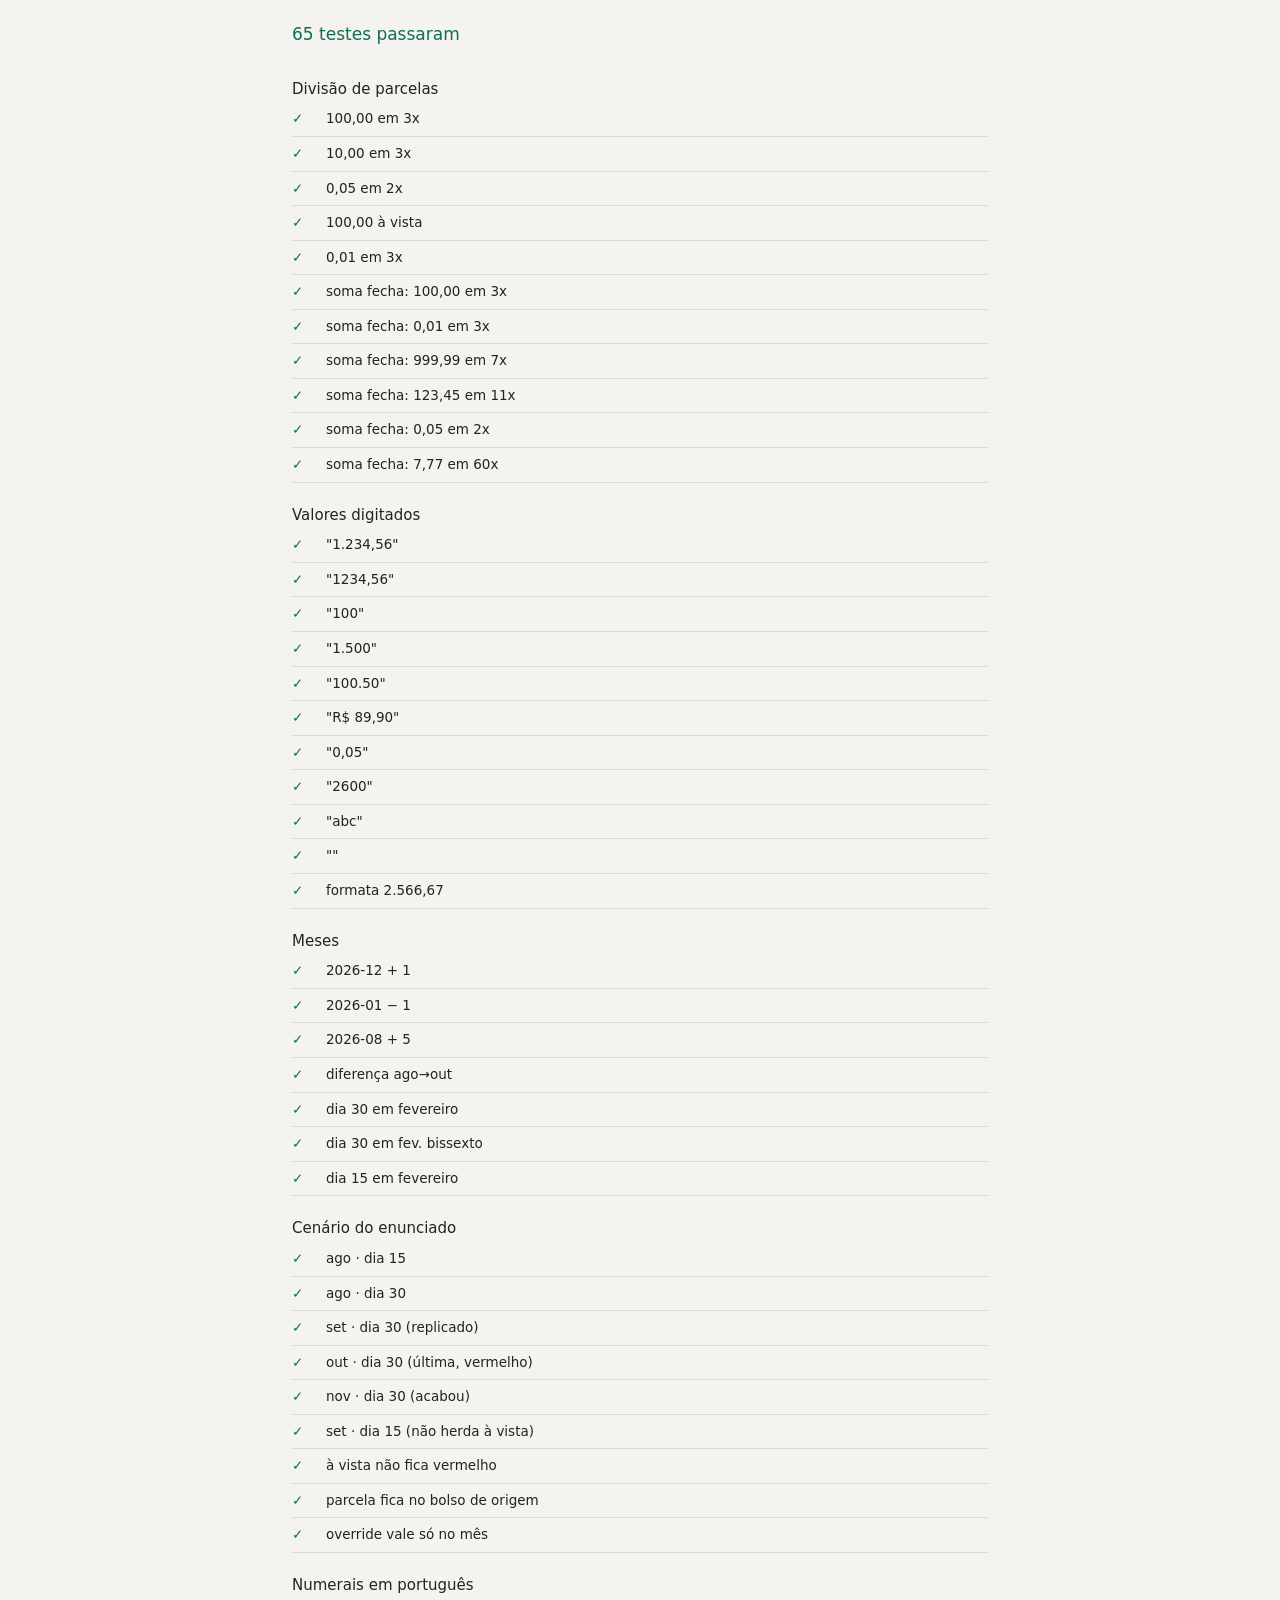
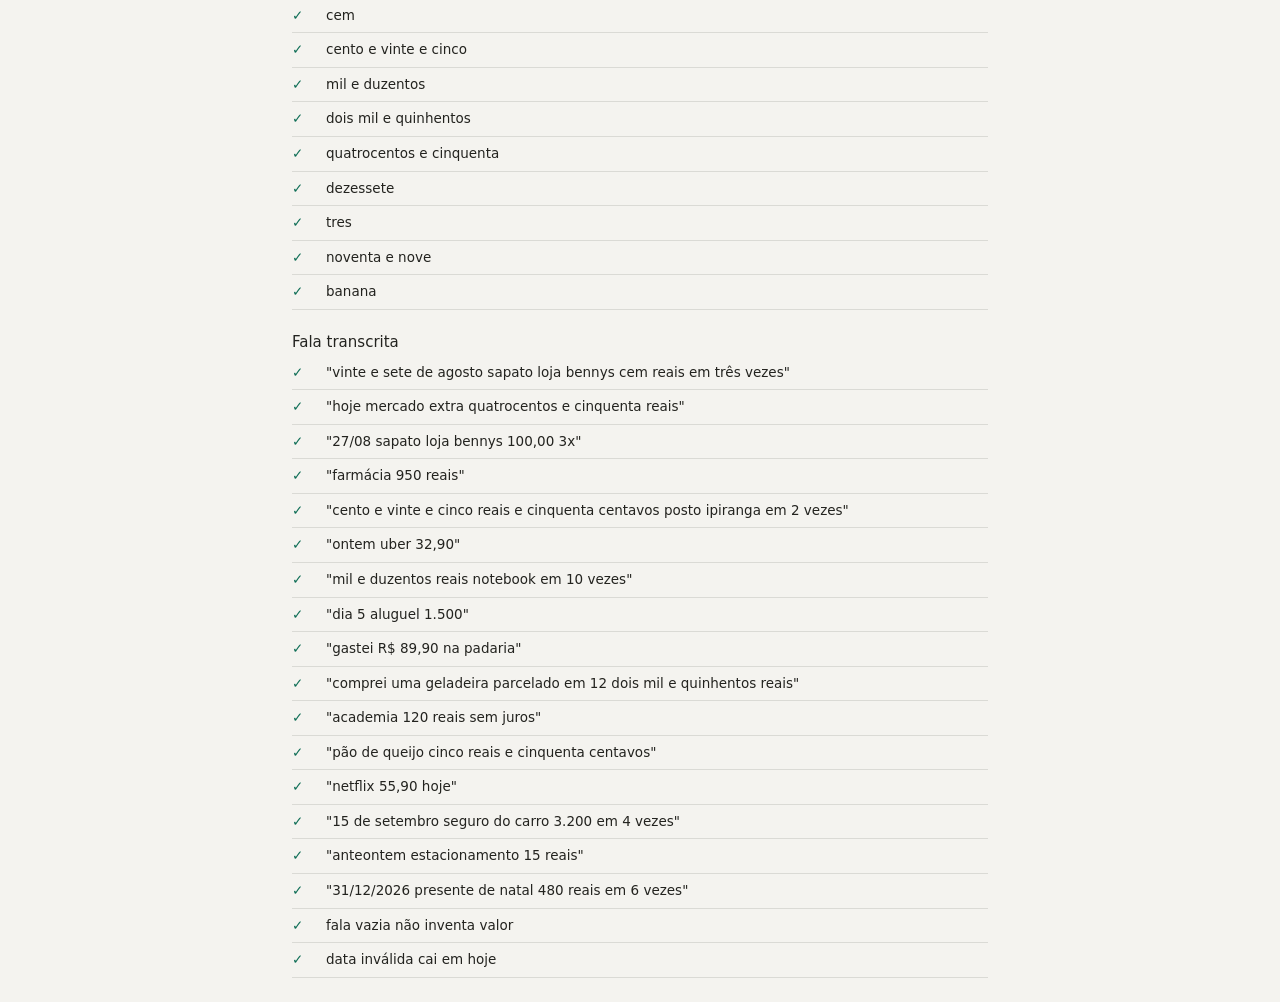
==== tests.html @ 02388a4d "App de gastos por periodo: dia 15 e dia 30 PWA sem build. Parcelas derivadas de um unico registro po" ====
<!DOCTYPE html>
<html lang="pt-BR">
<head>
<meta charset="utf-8">
<meta name="viewport" content="width=device-width, initial-scale=1">
<title>Gastos — testes</title>
<link rel="stylesheet" href="styles.css">
<style>
  main { max-width: 720px; }
  .case { display: grid; grid-template-columns: 26px 1fr; gap: 8px; padding: 7px 0; border-bottom: 1px solid var(--line); font-size: 13.5px; }
  .case b { font-weight: 500; }
  .ok { color: var(--accent); }
  .fail { color: var(--danger); }
  .detail { color: var(--text-soft); font-size: 12.5px; }
  h2 { font-size: 15px; font-weight: 500; margin: 22px 0 2px; }
  #head { position: sticky; top: 0; background: var(--bg); padding: 10px 0; font-size: 17px; font-weight: 500; }
</style>
</head>
<body>
<main>
  <div id="head">Rodando…</div>
  <div id="out"></div>
</main>

<script type="module">
import { splitInstallments, parseValueInput, formatCents } from './js/money.js';
import { addMonths, monthDiff, periodDate, monthSummary, installmentsOf, entriesFor } from './js/model.js';
import { parseFala, wordsToNumber } from './js/voice.js';

const out = document.getElementById('out');
let pass = 0, fail = 0;

function group(name) {
  const h = document.createElement('h2');
  h.textContent = name;
  out.appendChild(h);
}

function check(label, actual, expected) {
  const a = JSON.stringify(actual), e = JSON.stringify(expected);
  const ok = a === e;
  ok ? pass++ : fail++;
  const row = document.createElement('div');
  row.className = 'case';
  row.innerHTML = `<span class="${ok ? 'ok' : 'fail'}">${ok ? '✓' : '✕'}</span>
    <span><b>${label}</b>${ok ? '' : `<br><span class="detail">esperado ${e}<br>obtido&nbsp;&nbsp; ${a}</span>`}</span>`;
  out.appendChild(row);
}

// ---------- divisao de parcelas: a soma tem de fechar sempre

group('Divisão de parcelas');
check('100,00 em 3x', splitInstallments(10000, 3), [3333, 3333, 3334]);
check('10,00 em 3x', splitInstallments(1000, 3), [333, 333, 334]);
check('0,05 em 2x', splitInstallments(5, 2), [2, 3]);
check('100,00 à vista', splitInstallments(10000, 1), [10000]);
check('0,01 em 3x', splitInstallments(1, 3), [0, 0, 1]);
for (const [total, n] of [[10000, 3], [1, 3], [99999, 7], [12345, 11], [5, 2], [777, 60]]) {
  const parts = splitInstallments(total, n);
  check(`soma fecha: ${formatCents(total)} em ${n}x`,
    [parts.reduce((a, b) => a + b, 0), parts.length], [total, n]);
}

// ---------- leitura de valores digitados

group('Valores digitados');
const valores = [['1.234,56', 123456], ['1234,56', 123456], ['100', 10000],
  ['1.500', 150000], ['100.50', 10050], ['R$ 89,90', 8990], ['0,05', 5],
  ['2600', 260000], ['abc', null], ['', null]];
for (const [input, expected] of valores) check(`"${input}"`, parseValueInput(input), expected);
check('formata 2.566,67', formatCents(256667), '2.566,67');

// ---------- meses

group('Meses');
check('2026-12 + 1', addMonths('2026-12', 1), '2027-01');
check('2026-01 − 1', addMonths('2026-01', -1), '2025-12');
check('2026-08 + 5', addMonths('2026-08', 5), '2027-01');
check('diferença ago→out', monthDiff('2026-08', '2026-10'), 2);
check('dia 30 em fevereiro', periodDate('2027-02', 30), '2027-02-28');
check('dia 30 em fev. bissexto', periodDate('2028-02', 30), '2028-02-29');
check('dia 15 em fevereiro', periodDate('2027-02', 15), '2027-02-15');

// ---------- cenário do enunciado

group('Cenário do enunciado');
const st = {
  version: 1,
  config: { startMonth: '2026-08' },
  income: { default: { p15: 200000, p30: 260000 }, overrides: {} },
  expenses: [
    { id: 'e1', description: 'Sapato loja Bennys', date: '2026-08-27', month: '2026-08', period: 30, totalCents: 10000, installments: 3 },
    { id: 'e2', description: 'Mercado Extra', date: '2026-08-08', month: '2026-08', period: 15, totalCents: 45000, installments: 1 },
  ],
};
const pocket = (m, p) => {
  const s = monthSummary(st, m).periods.find((x) => x.period === p);
  return {
    receber: formatCents(s.income),
    saldo: formatCents(s.balance),
    linhas: s.entries.map((e) => `${e.isParceled ? `${e.index}/${e.of}` : '—'} ${formatCents(e.cents)}${e.isFinalWarning ? ' VERMELHO' : ''}`),
  };
};
check('ago · dia 15', pocket('2026-08', 15), { receber: '2.000,00', saldo: '1.550,00', linhas: ['— 450,00'] });
check('ago · dia 30', pocket('2026-08', 30), { receber: '2.600,00', saldo: '2.566,67', linhas: ['1/3 33,33'] });
check('set · dia 30 (replicado)', pocket('2026-09', 30), { receber: '2.600,00', saldo: '2.566,67', linhas: ['2/3 33,33'] });
check('out · dia 30 (última, vermelho)', pocket('2026-10', 30), { receber: '2.600,00', saldo: '2.566,66', linhas: ['3/3 33,34 VERMELHO'] });
check('nov · dia 30 (acabou)', pocket('2026-11', 30), { receber: '2.600,00', saldo: '2.600,00', linhas: [] });
check('set · dia 15 (não herda à vista)', pocket('2026-09', 15), { receber: '2.000,00', saldo: '2.000,00', linhas: [] });
check('à vista não fica vermelho',
  installmentsOf(st.expenses[1]).map((p) => p.isFinalWarning), [false]);
check('parcela fica no bolso de origem',
  entriesFor(st, '2026-10', 15).length, 0);
check('override vale só no mês', (() => {
  const s2 = { ...st, income: { default: { p15: 200000, p30: 260000 }, overrides: { '2026-09': { p30: 300000 } } } };
  return [monthSummary(s2, '2026-09').periods[1].income, monthSummary(s2, '2026-10').periods[1].income];
})(), [300000, 260000]);

// ---------- numerais escritos

group('Numerais em português');
const numerais = [[['cem'], 100], [['cento', 'e', 'vinte', 'e', 'cinco'], 125],
  [['mil', 'e', 'duzentos'], 1200], [['dois', 'mil', 'e', 'quinhentos'], 2500],
  [['quatrocentos', 'e', 'cinquenta'], 450], [['dezessete'], 17],
  [['tres'], 3], [['noventa', 'e', 'nove'], 99], [['banana'], null]];
for (const [tokens, expected] of numerais) check(tokens.join(' '), wordsToNumber(tokens), expected);

// ---------- fala

group('Fala transcrita');
const HOJE = '2026-08-27';
const falas = [
  ['vinte e sete de agosto sapato loja bennys cem reais em três vezes', '2026-08-27', 'Sapato loja bennys', 10000, 3],
  ['hoje mercado extra quatrocentos e cinquenta reais', '2026-08-27', 'Mercado extra', 45000, 1],
  ['27/08 sapato loja bennys 100,00 3x', '2026-08-27', 'Sapato loja bennys', 10000, 3],
  ['farmácia 950 reais', '2026-08-27', 'Farmácia', 95000, 1],
  ['cento e vinte e cinco reais e cinquenta centavos posto ipiranga em 2 vezes', '2026-08-27', 'Posto ipiranga', 12550, 2],
  ['ontem uber 32,90', '2026-08-26', 'Uber', 3290, 1],
  ['mil e duzentos reais notebook em 10 vezes', '2026-08-27', 'Notebook', 120000, 10],
  ['dia 5 aluguel 1.500', '2026-08-05', 'Aluguel', 150000, 1],
  ['gastei R$ 89,90 na padaria', '2026-08-27', 'Padaria', 8990, 1],
  ['comprei uma geladeira parcelado em 12 dois mil e quinhentos reais', '2026-08-27', 'Geladeira', 250000, 12],
  ['academia 120 reais sem juros', '2026-08-27', 'Academia', 12000, 1],
  ['pão de queijo cinco reais e cinquenta centavos', '2026-08-27', 'Pão de queijo', 550, 1],
  ['netflix 55,90 hoje', '2026-08-27', 'Netflix', 5590, 1],
  ['15 de setembro seguro do carro 3.200 em 4 vezes', '2026-09-15', 'Seguro do carro', 320000, 4],
  ['anteontem estacionamento 15 reais', '2026-08-25', 'Estacionamento', 1500, 1],
  ['31/12/2026 presente de natal 480 reais em 6 vezes', '2026-12-31', 'Presente de natal', 48000, 6],
];
for (const [fala, date, description, totalCents, installments] of falas) {
  const r = parseFala(fala, HOJE);
  check(`"${fala}"`,
    { date: r.date, description: r.description, totalCents: r.totalCents, installments: r.installments },
    { date, description, totalCents, installments });
}
check('fala vazia não inventa valor',
  (() => { const r = parseFala('', HOJE); return [r.totalCents, r.installments, r.description]; })(),
  [null, 1, '']);
check('data inválida cai em hoje', parseFala('40/13 mercado 50 reais', HOJE).date, HOJE);

// ---------- resultado

const head = document.getElementById('head');
head.textContent = fail === 0
  ? `${pass} testes passaram`
  : `${fail} de ${pass + fail} falharam`;
head.className = fail === 0 ? 'ok' : 'fail';
document.title = fail === 0 ? `OK (${pass})` : `FALHOU (${fail})`;
</script>
</body>
</html>
---- styles.css ----
/* Mobile-first. Alvos de toque com no minimo 44px. */

:root {
  color-scheme: light dark;
  --bg: #f4f3ef;
  --surface: #ffffff;
  --surface-alt: #f1efe8;
  --text: #23231f;
  --text-soft: #5f5e5a;
  --text-faint: #8a8981;
  --line: rgba(35, 35, 31, 0.12);
  --line-strong: rgba(35, 35, 31, 0.22);
  --accent: #0f6e56;
  --accent-bg: #e1f5ee;
  --danger: #a32d2d;
  --danger-bg: #fceaea;
  --radius: 10px;
  --radius-lg: 14px;
  --safe-b: env(safe-area-inset-bottom, 0px);
}

@media (prefers-color-scheme: dark) {
  :root {
    --bg: #17171a;
    --surface: #212126;
    --surface-alt: #2a2a30;
    --text: #edece7;
    --text-soft: #a8a7a0;
    --text-faint: #7e7d77;
    --line: rgba(237, 236, 231, 0.14);
    --line-strong: rgba(237, 236, 231, 0.26);
    --accent: #5dcaa5;
    --accent-bg: #10382e;
    --danger: #f09595;
    --danger-bg: #3d1a1a;
  }
}

* { box-sizing: border-box; -webkit-tap-highlight-color: transparent; }

html, body {
  margin: 0;
  background: var(--bg);
  color: var(--text);
  font: 400 16px/1.45 system-ui, -apple-system, "Segoe UI", Roboto, sans-serif;
  overscroll-behavior-y: contain;
}

.sprite { display: none; }
.icon { width: 22px; height: 22px; fill: none; stroke: currentColor; stroke-width: 1.8; stroke-linecap: round; stroke-linejoin: round; }
.icon--sm { width: 15px; height: 15px; }

/* ---------- barra de topo */

.topbar {
  position: sticky;
  top: 0;
  z-index: 5;
  display: grid;
  grid-template-columns: 44px 1fr 44px 44px;
  align-items: center;
  gap: 2px;
  padding: max(env(safe-area-inset-top, 0px), 6px) 8px 6px;
  background: var(--surface);
  border-bottom: 1px solid var(--line);
}

.topbar-title { margin: 0; font-size: 17px; font-weight: 500; text-align: center; }

.icon-btn {
  display: flex;
  align-items: center;
  justify-content: center;
  width: 44px;
  height: 44px;
  border: 0;
  border-radius: var(--radius);
  background: transparent;
  color: var(--text-soft);
  cursor: pointer;
}
.icon-btn:active { background: var(--surface-alt); }
.icon-btn[disabled] { opacity: 0.3; }

/* ---------- corpo */

main { padding: 12px 12px calc(24px + var(--safe-b)); max-width: 560px; margin: 0 auto; }

.summary { display: grid; grid-template-columns: 1fr 1fr; gap: 8px; margin-bottom: 12px; }

.metric { background: var(--surface-alt); border-radius: var(--radius); padding: 10px 12px; }
.metric span { display: block; font-size: 12px; color: var(--text-soft); }
.metric strong { display: block; margin-top: 2px; font-size: 19px; font-weight: 500; font-variant-numeric: tabular-nums; }
.metric--good { background: var(--accent-bg); }
.metric--good span, .metric--good strong { color: var(--accent); }
.metric--bad { background: var(--danger-bg); }
.metric--bad span, .metric--bad strong { color: var(--danger); }

/* ---------- bolso (agrupamento do dia 15 / dia 30) */

.pocket {
  background: var(--surface);
  border: 1px solid var(--line);
  border-radius: var(--radius-lg);
  margin-bottom: 12px;
  overflow: hidden;
}

.pocket-head {
  display: flex;
  align-items: center;
  justify-content: space-between;
  gap: 8px;
  padding: 10px 12px;
}

.pocket-head h2 { margin: 0; font-size: 16px; font-weight: 500; }

.income-btn {
  display: flex;
  align-items: center;
  gap: 6px;
  min-height: 34px;
  padding: 4px 10px;
  border: 1px solid var(--line-strong);
  border-radius: var(--radius);
  background: transparent;
  color: var(--text);
  font: inherit;
  font-size: 14px;
  font-variant-numeric: tabular-nums;
  cursor: pointer;
}
.income-btn:active { background: var(--surface-alt); }
.income-btn .icon { color: var(--text-faint); }
.income-btn.is-empty { color: var(--accent); border-color: var(--accent); }

.pocket-bar {
  display: flex;
  justify-content: space-between;
  gap: 8px;
  padding: 0 12px 8px;
  font-size: 12.5px;
  color: var(--text-soft);
}
.pocket-bar b { font-weight: 500; font-variant-numeric: tabular-nums; }
.pocket-bar .neg { color: var(--danger); }

.entries { list-style: none; margin: 0; padding: 0; border-top: 1px solid var(--line); }

.entry {
  display: grid;
  grid-template-columns: 46px 1fr auto;
  align-items: center;
  gap: 8px;
  width: 100%;
  min-height: 46px;
  padding: 8px 12px;
  border: 0;
  border-bottom: 1px solid var(--line);
  background: transparent;
  color: inherit;
  font: inherit;
  text-align: left;
  cursor: pointer;
}
.entry:last-child { border-bottom: 0; }
.entry:active { background: var(--surface-alt); }

.entry-date { font-size: 12px; color: var(--text-faint); font-variant-numeric: tabular-nums; }
.entry-main { min-width: 0; }
.entry-desc { display: block; overflow: hidden; text-overflow: ellipsis; white-space: nowrap; font-size: 14.5px; }
.entry-meta { display: block; margin-top: 1px; font-size: 11.5px; color: var(--text-faint); }
.entry-value { font-size: 14.5px; font-variant-numeric: tabular-nums; }

.entry--inherited .entry-desc { color: var(--text-soft); }

.entry--final { background: var(--danger-bg); }
.entry--final .entry-date,
.entry--final .entry-desc,
.entry--final .entry-meta,
.entry--final .entry-value { color: var(--danger); }

.pocket-empty { padding: 12px; border-top: 1px solid var(--line); font-size: 13px; color: var(--text-faint); }

.pocket-actions { display: flex; gap: 8px; padding: 10px 12px; border-top: 1px solid var(--line); }

/* ---------- botoes */

.btn {
  display: inline-flex;
  align-items: center;
  justify-content: center;
  gap: 6px;
  flex: 1;
  min-height: 44px;
  padding: 0 12px;
  border: 1px solid var(--line-strong);
  border-radius: var(--radius);
  background: transparent;
  color: var(--text);
  font: inherit;
  font-size: 14.5px;
  cursor: pointer;
}
.btn:active { transform: scale(0.985); background: var(--surface-alt); }
.btn--accent { border-color: var(--accent); color: var(--accent); }
.btn--solid { border-color: var(--accent); background: var(--accent); color: var(--surface); }
.btn--danger { border-color: var(--danger); color: var(--danger); }
.btn--grow { flex: 1.5; }

/* ---------- folha modal */

.overlay {
  position: fixed;
  inset: 0;
  z-index: 20;
  display: flex;
  align-items: flex-end;
  justify-content: center;
  background: rgba(0, 0, 0, 0.4);
  padding: 0;
}
.overlay[hidden] { display: none; }

.sheet {
  width: 100%;
  max-width: 560px;
  max-height: 92vh;
  overflow-y: auto;
  background: var(--surface);
  border-radius: var(--radius-lg) var(--radius-lg) 0 0;
  padding-bottom: calc(12px + var(--safe-b));
  animation: rise 0.18s ease-out;
}
@keyframes rise { from { transform: translateY(14px); } }
@media (prefers-reduced-motion: reduce) { .sheet { animation: none; } }

.sheet-head {
  position: sticky;
  top: 0;
  display: flex;
  align-items: center;
  justify-content: space-between;
  gap: 8px;
  padding: 12px 12px 10px;
  background: var(--surface);
  border-bottom: 1px solid var(--line);
}
.sheet-head h2 { margin: 0; font-size: 16px; font-weight: 500; }
.sheet-head p { margin: 2px 0 0; font-size: 12.5px; color: var(--text-soft); }
.sheet-body { padding: 12px; }
.sheet-foot { display: flex; gap: 8px; padding: 10px 12px 0; }

/* ---------- formulario */

.field { margin-bottom: 12px; }
.field label { display: block; margin-bottom: 4px; font-size: 12.5px; color: var(--text-soft); }
.field-row { display: grid; grid-template-columns: 1.4fr 1fr; gap: 10px; }

input[type="text"], input[type="date"], input[type="number"], textarea, select {
  width: 100%;
  min-height: 44px;
  padding: 8px 10px;
  border: 1px solid var(--line-strong);
  border-radius: var(--radius);
  background: var(--surface);
  color: var(--text);
  font: inherit;
  font-size: 16px;
}
textarea { min-height: 76px; resize: vertical; line-height: 1.4; }
input:focus-visible, textarea:focus-visible, .btn:focus-visible, .entry:focus-visible, .icon-btn:focus-visible, .income-btn:focus-visible {
  outline: 2px solid var(--accent);
  outline-offset: 1px;
}
input[inputmode="decimal"], input[type="number"] { font-variant-numeric: tabular-nums; }

.error { margin: -8px 0 10px; font-size: 12.5px; color: var(--danger); }
.error[hidden] { display: none; }

.hint { margin: 0 0 10px; font-size: 12.5px; color: var(--text-soft); }

.preview {
  background: var(--surface-alt);
  border-radius: var(--radius);
  padding: 10px 12px;
  font-size: 13px;
  line-height: 1.6;
  color: var(--text-soft);
}
.preview b { color: var(--text); font-weight: 500; font-variant-numeric: tabular-nums; }
.preview .last { color: var(--danger); }
.preview .chips { display: flex; flex-wrap: wrap; gap: 4px 10px; margin-top: 4px; }

/* ---------- painel de voz */

.voice {
  background: var(--accent-bg);
  border-radius: var(--radius);
  padding: 12px;
  margin-bottom: 12px;
}
.voice-status { display: flex; align-items: center; gap: 6px; font-size: 12.5px; color: var(--accent); }
.voice-transcript { margin: 6px 0 0; font-size: 14.5px; color: var(--accent); min-height: 1.4em; }
.voice.is-error { background: var(--danger-bg); }
.voice.is-error .voice-status, .voice.is-error .voice-transcript { color: var(--danger); }
.pulse { animation: pulse 1.1s ease-in-out infinite; }
@keyframes pulse { 50% { opacity: 0.35; } }
@media (prefers-reduced-motion: reduce) { .pulse { animation: none; } }

/* ---------- lista de opcoes na folha */

.options { list-style: none; margin: 0; padding: 0; }
.options button {
  display: flex;
  align-items: center;
  gap: 10px;
  width: 100%;
  min-height: 50px;
  padding: 10px 12px;
  border: 0;
  border-bottom: 1px solid var(--line);
  background: transparent;
  color: var(--text);
  font: inherit;
  font-size: 15px;
  text-align: left;
  cursor: pointer;
}
.options button:active { background: var(--surface-alt); }
.options button .icon { color: var(--text-faint); flex: none; }
.options .is-danger, .options .is-danger .icon { color: var(--danger); }
.options small { display: block; font-size: 12px; color: var(--text-faint); font-weight: 400; }

/* ---------- toast */

.toast {
  position: fixed;
  left: 50%;
  bottom: calc(18px + var(--safe-b));
  z-index: 40;
  transform: translateX(-50%);
  max-width: 90vw;
  padding: 10px 16px;
  border-radius: 999px;
  background: var(--text);
  color: var(--bg);
  font-size: 13.5px;
}
.toast[hidden] { display: none; }
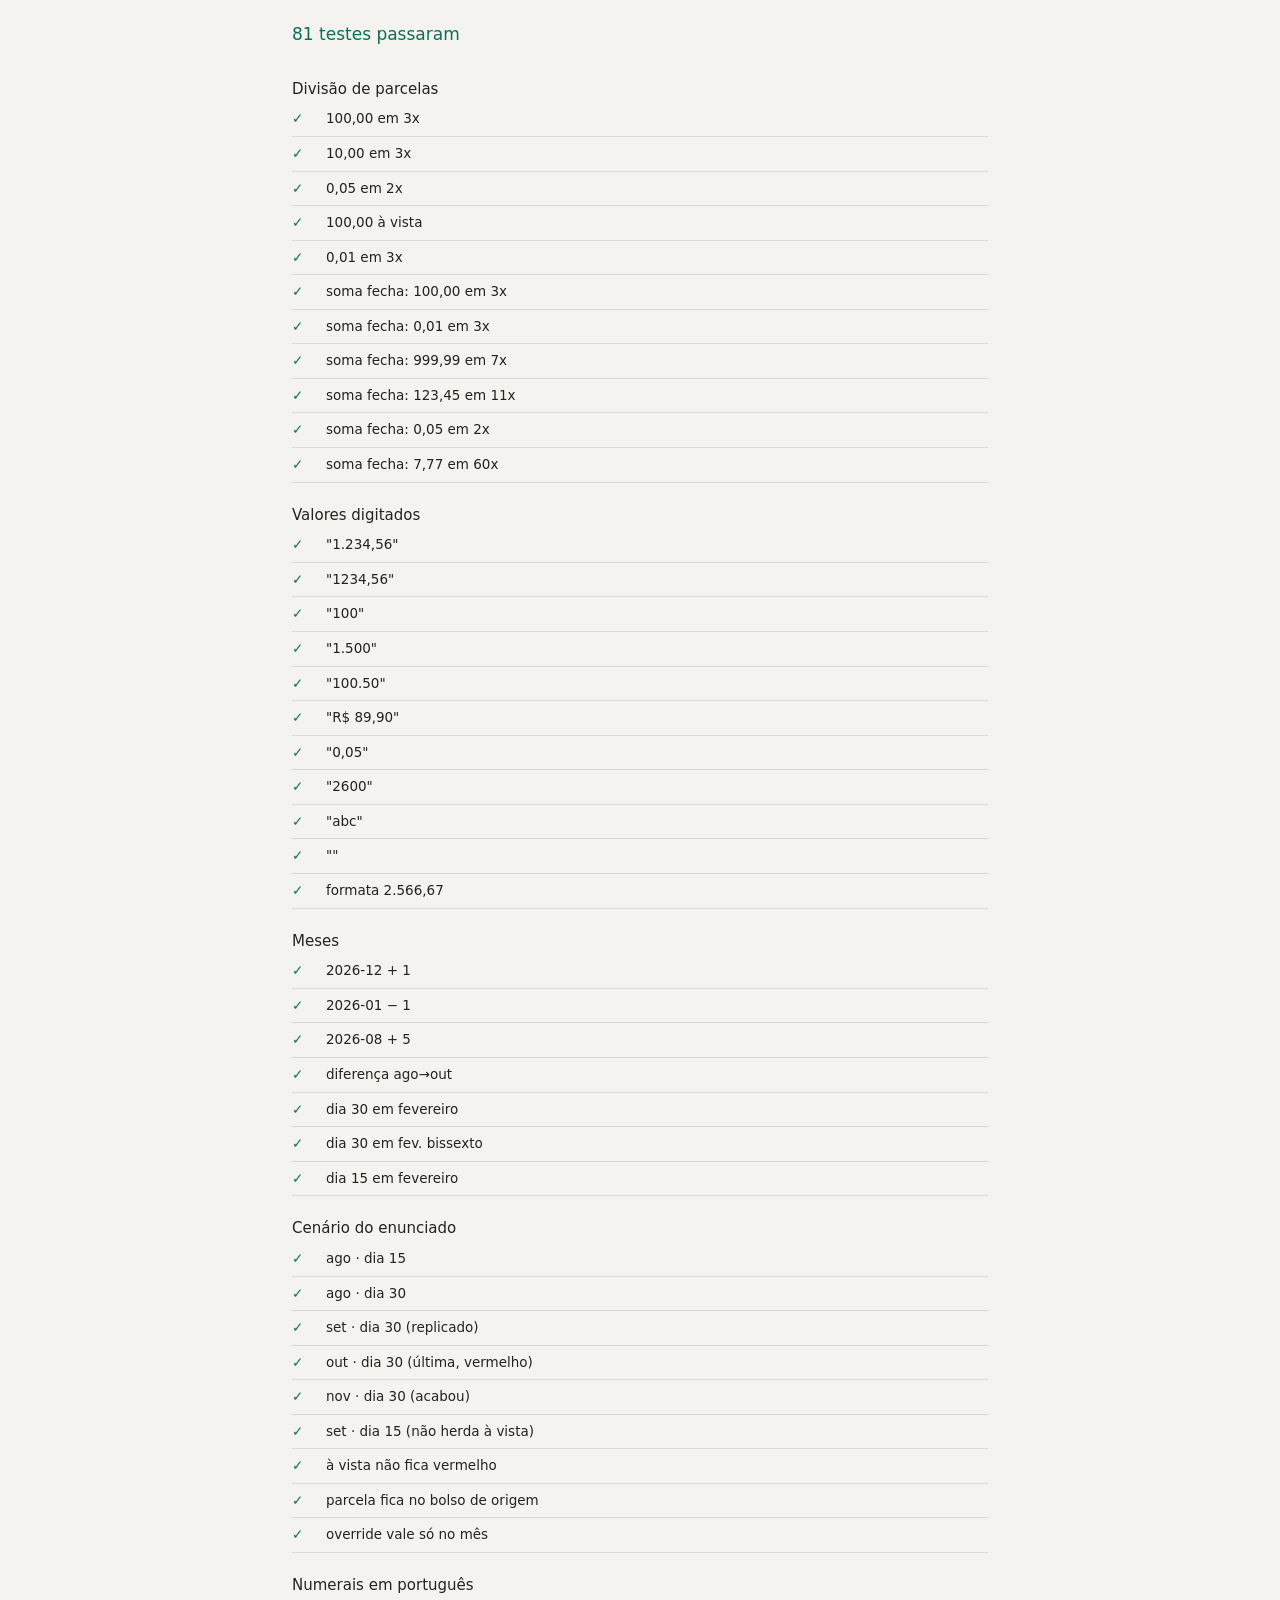
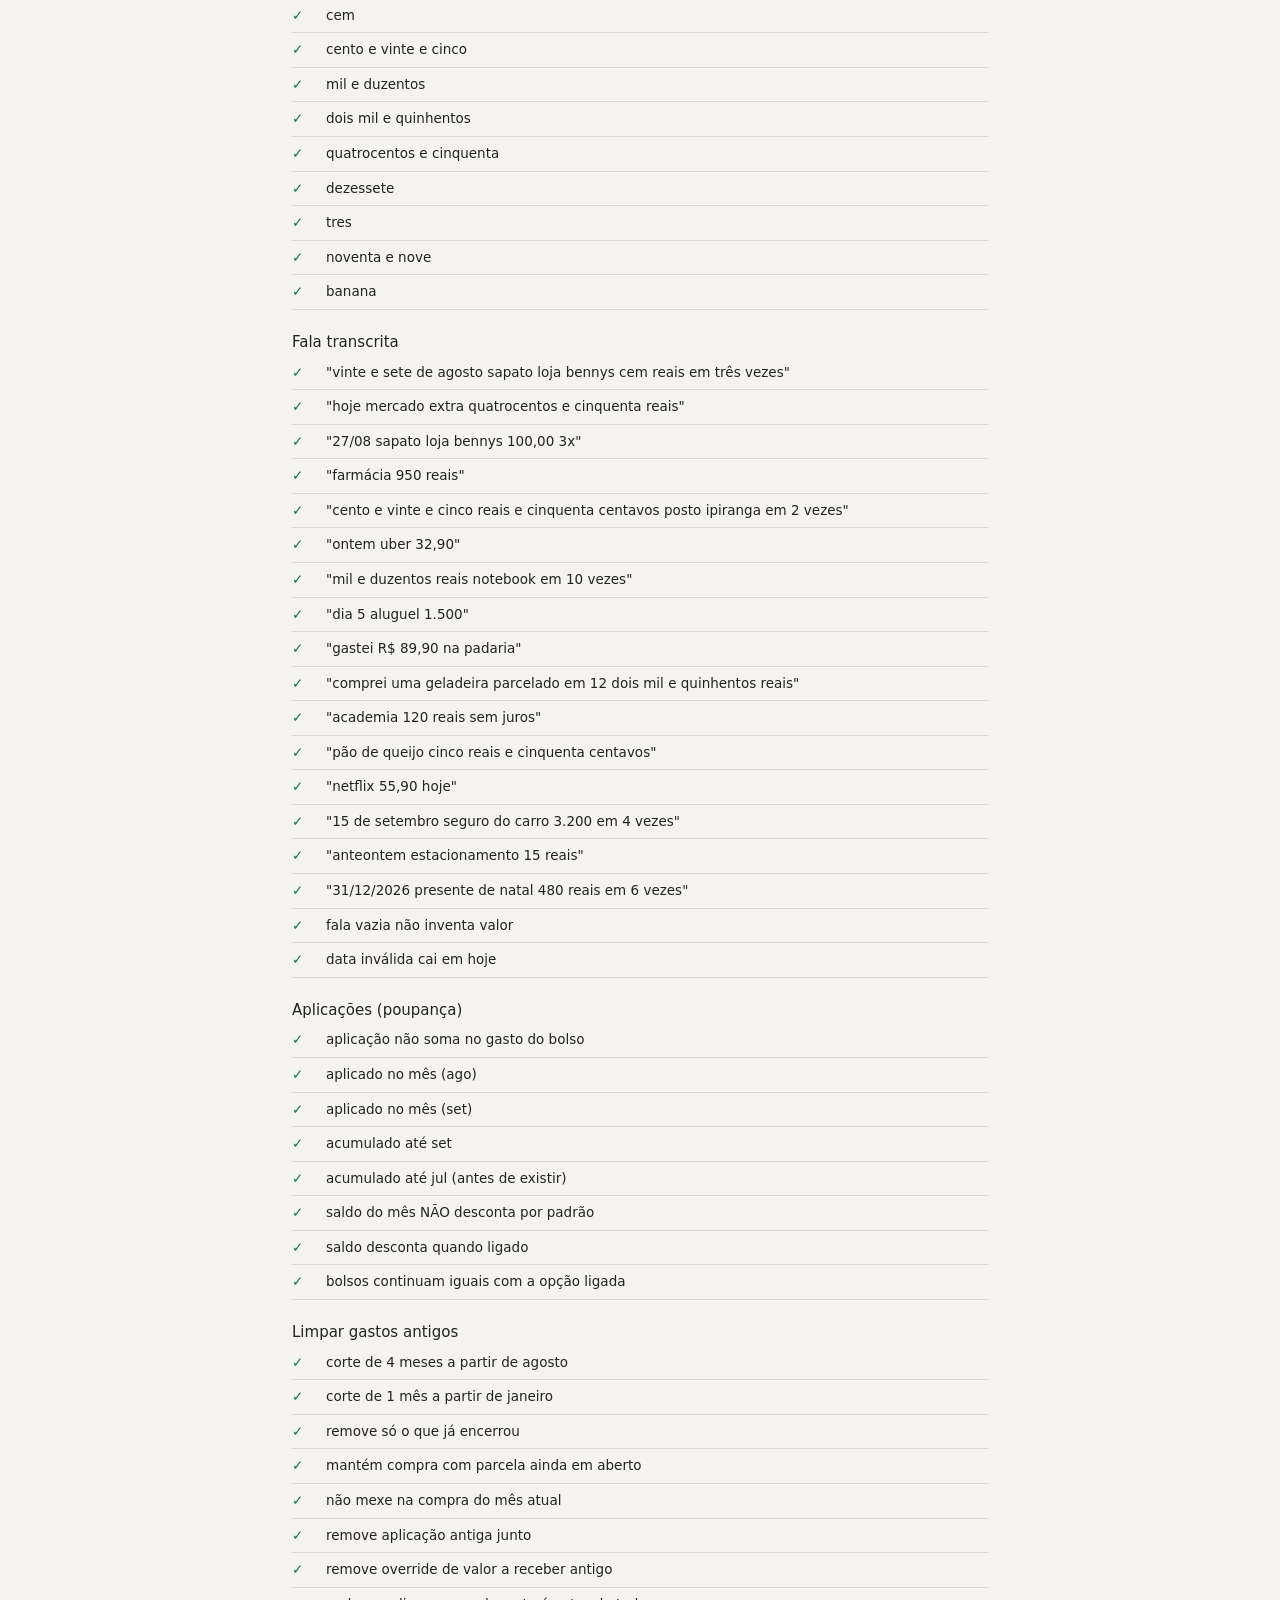
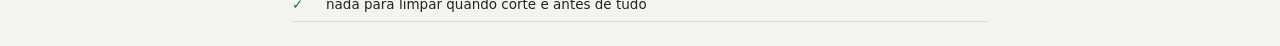
==== commit 6af17c55: "Adiciona aplicacoes apartadas, limpeza de meses antigos e lembrete de backup - Cartao de "Aplicacoes" ====
--- a/tests.html
+++ b/tests.html
@@ -24,7 +24,10 @@
 
 <script type="module">
 import { splitInstallments, parseValueInput, formatCents } from './js/money.js';
-import { addMonths, monthDiff, periodDate, monthSummary, installmentsOf, entriesFor } from './js/model.js';
+import {
+  addMonths, monthDiff, periodDate, monthSummary, installmentsOf, entriesFor,
+  appliedInMonth, appliedUpTo, purgeCutoff, purgePlan,
+} from './js/model.js';
 import { parseFala, wordsToNumber } from './js/voice.js';
 
 const out = document.getElementById('out');
@@ -158,6 +161,62 @@
   [null, 1, '']);
 check('data inválida cai em hoje', parseFala('40/13 mercado 50 reais', HOJE).date, HOJE);
 
+// ---------- aplicacoes (poupanca), apartadas dos gastos
+
+group('Aplicações (poupança)');
+const stApp = {
+  version: 2,
+  config: { startMonth: '2026-08', deductApplications: false },
+  income: { default: { p15: 200000, p30: 260000 }, overrides: {} },
+  expenses: [
+    { id: 'e1', description: 'Sapato', date: '2026-08-27', month: '2026-08', period: 30, totalCents: 10000, installments: 3 },
+  ],
+  applications: [
+    { id: 'a1', description: 'CDB', date: '2026-08-10', month: '2026-08', cents: 50000 },
+    { id: 'a2', description: 'Poupança', date: '2026-09-05', month: '2026-09', cents: 30000 },
+  ],
+};
+check('aplicação não soma no gasto do bolso',
+  entriesFor(stApp, '2026-08', 30).length, 1);
+check('aplicado no mês (ago)', appliedInMonth(stApp, '2026-08'), 50000);
+check('aplicado no mês (set)', appliedInMonth(stApp, '2026-09'), 30000);
+check('acumulado até set', appliedUpTo(stApp, '2026-09'), 80000);
+check('acumulado até jul (antes de existir)', appliedUpTo(stApp, '2026-07'), 0);
+check('saldo do mês NÃO desconta por padrão',
+  monthSummary(stApp, '2026-08').balance, monthSummary(stApp, '2026-08').balanceBeforeApplications);
+const stAppDeduct = { ...stApp, config: { ...stApp.config, deductApplications: true } };
+check('saldo desconta quando ligado',
+  monthSummary(stAppDeduct, '2026-08').balance,
+  monthSummary(stAppDeduct, '2026-08').balanceBeforeApplications - 50000);
+check('bolsos continuam iguais com a opção ligada',
+  JSON.stringify(monthSummary(stApp, '2026-08').periods),
+  JSON.stringify(monthSummary(stAppDeduct, '2026-08').periods));
+
+// ---------- limpeza de meses passados
+
+group('Limpar gastos antigos');
+check('corte de 4 meses a partir de agosto', purgeCutoff(4, '2026-08'), '2026-04');
+check('corte de 1 mês a partir de janeiro', purgeCutoff(1, '2026-01'), '2025-12');
+const stPurge = {
+  version: 2,
+  config: { startMonth: '2026-01' },
+  income: { default: { p15: 0, p30: 0 }, overrides: { '2026-02': { p15: 150000 } } },
+  expenses: [
+    { id: 'e1', description: 'Compra velha encerrada', date: '2026-02-05', month: '2026-02', period: 15, totalCents: 9000, installments: 1 },
+    { id: 'e2', description: 'Financiamento ainda rodando', date: '2026-03-10', month: '2026-03', period: 30, totalCents: 120000, installments: 12 },
+    { id: 'e3', description: 'Compra atual', date: '2026-08-01', month: '2026-08', period: 15, totalCents: 5000, installments: 1 },
+  ],
+  applications: [{ id: 'a1', description: 'CDB velho', date: '2026-02-15', month: '2026-02', cents: 20000 }],
+};
+const plan = purgePlan(stPurge, purgeCutoff(4, '2026-08'));
+check('remove só o que já encerrou', plan.expenses.map((e) => e.id), ['e1']);
+check('mantém compra com parcela ainda em aberto', plan.keepRunning.map((e) => e.id), ['e2']);
+check('não mexe na compra do mês atual', plan.expenses.some((e) => e.id === 'e3'), false);
+check('remove aplicação antiga junto', plan.applications.map((a) => a.id), ['a1']);
+check('remove override de valor a receber antigo', plan.overrides, ['2026-02']);
+check('nada para limpar quando corte é antes de tudo',
+  purgePlan(stPurge, '2025-01').nothingToDo, true);
+
 // ---------- resultado
 
 const head = document.getElementById('head');
--- a/styles.css
+++ b/styles.css
@@ -185,6 +185,17 @@
 
 .pocket-actions { display: flex; gap: 8px; padding: 10px 12px; border-top: 1px solid var(--line); }
 
+/* ---------- cartao de aplicacoes (poupanca), apartado dos bolsos */
+
+.pocket--apps .pocket-head h2 {
+  display: flex;
+  align-items: center;
+  gap: 6px;
+  font-size: 15px;
+}
+.pocket--apps .pocket-head h2 .icon { color: var(--text-soft); }
+.pocket-total { font-size: 12px; color: var(--text-soft); font-variant-numeric: tabular-nums; }
+
 /* ---------- botoes */
 
 .btn {
@@ -332,6 +343,67 @@
 .options button .icon { color: var(--text-faint); flex: none; }
 .options .is-danger, .options .is-danger .icon { color: var(--danger); }
 .options small { display: block; font-size: 12px; color: var(--text-faint); font-weight: 400; }
+
+.list-plain { list-style: none; margin: 0 0 10px; padding: 0; }
+.list-plain li {
+  padding: 8px 0;
+  border-bottom: 1px solid var(--line);
+  font-size: 13.5px;
+  color: var(--text-soft);
+}
+.list-plain li:last-child { border-bottom: 0; }
+
+/* ---------- configuracoes: secoes, chave liga/desliga */
+
+.settings-section {
+  display: flex;
+  align-items: center;
+  gap: 6px;
+  margin: 18px 0 8px;
+  font-size: 13px;
+  font-weight: 500;
+  color: var(--text-soft);
+  text-transform: uppercase;
+  letter-spacing: 0.02em;
+}
+.settings-section .icon { color: var(--text-faint); }
+.settings-section:first-child { margin-top: 0; }
+
+.setting-row {
+  display: flex;
+  align-items: center;
+  justify-content: space-between;
+  gap: 12px;
+  padding: 10px 0;
+  border-bottom: 1px solid var(--line);
+}
+.setting-title { margin: 0; font-size: 14.5px; }
+.setting-desc { margin: 2px 0 0; font-size: 12.5px; color: var(--text-soft); line-height: 1.5; }
+
+.switch { position: relative; display: inline-flex; flex: none; width: 42px; height: 26px; cursor: pointer; }
+.switch input { position: absolute; opacity: 0; width: 100%; height: 100%; margin: 0; cursor: pointer; }
+.switch-track {
+  position: absolute;
+  inset: 0;
+  border-radius: 999px;
+  background: var(--line-strong);
+  transition: background 0.15s ease;
+}
+.switch-track::before {
+  content: "";
+  position: absolute;
+  top: 3px;
+  left: 3px;
+  width: 20px;
+  height: 20px;
+  border-radius: 50%;
+  background: var(--surface);
+  box-shadow: 0 1px 2px rgba(0, 0, 0, 0.25);
+  transition: transform 0.15s ease;
+}
+.switch input:checked + .switch-track { background: var(--accent); }
+.switch input:checked + .switch-track::before { transform: translateX(16px); }
+.switch input:focus-visible + .switch-track { outline: 2px solid var(--accent); outline-offset: 2px; }
 
 /* ---------- toast */
 
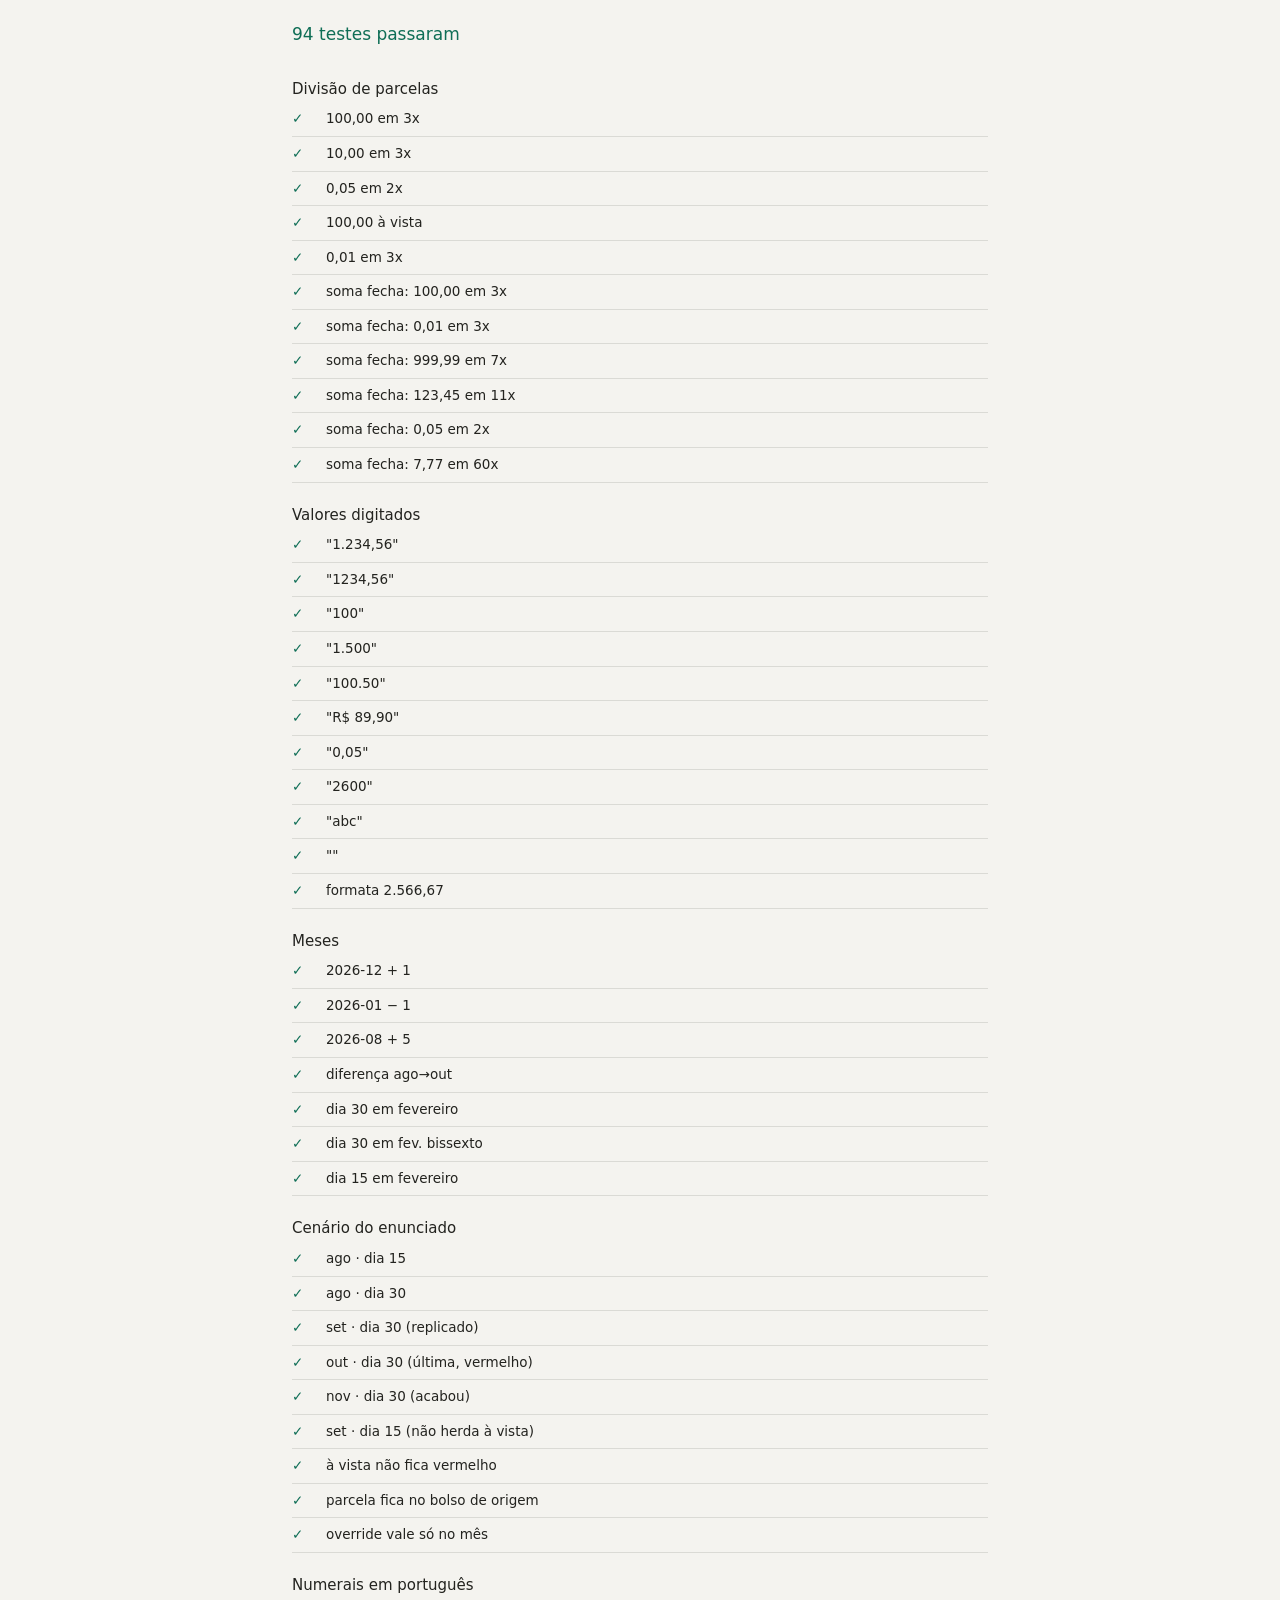
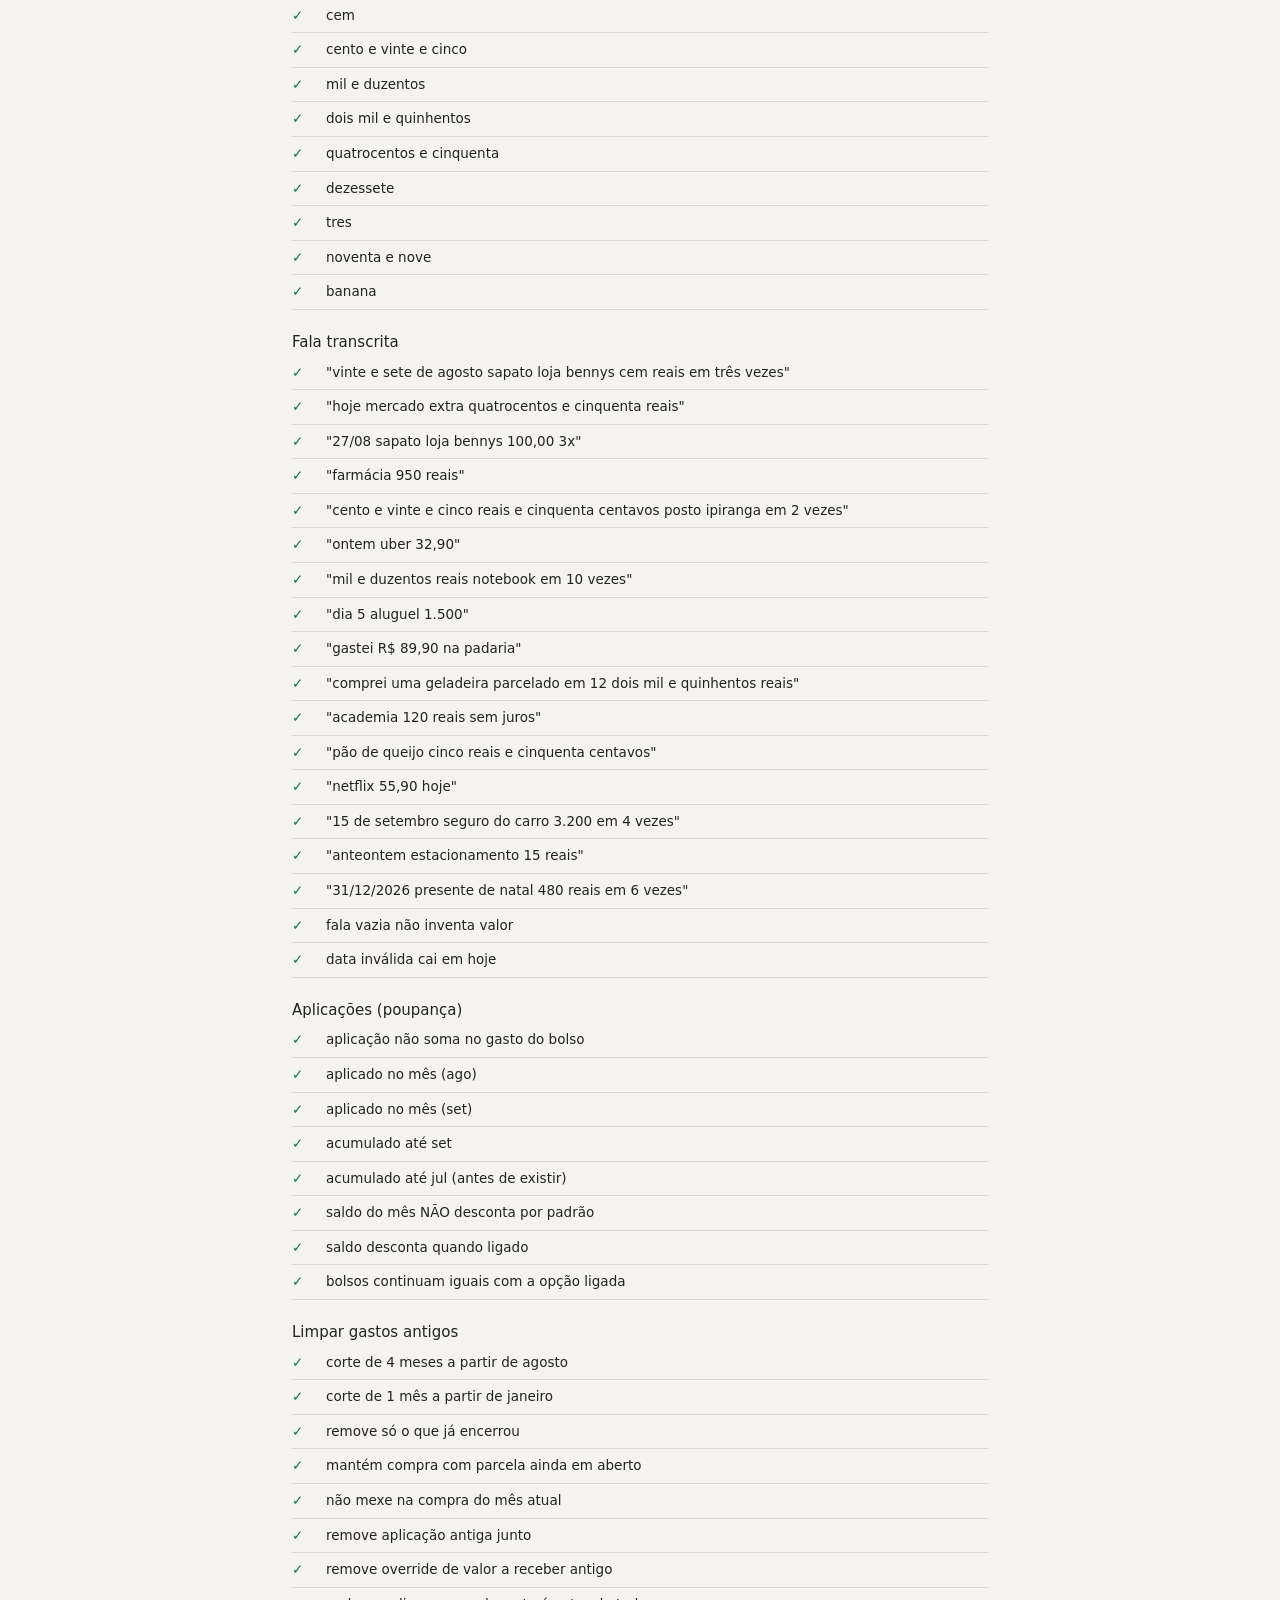
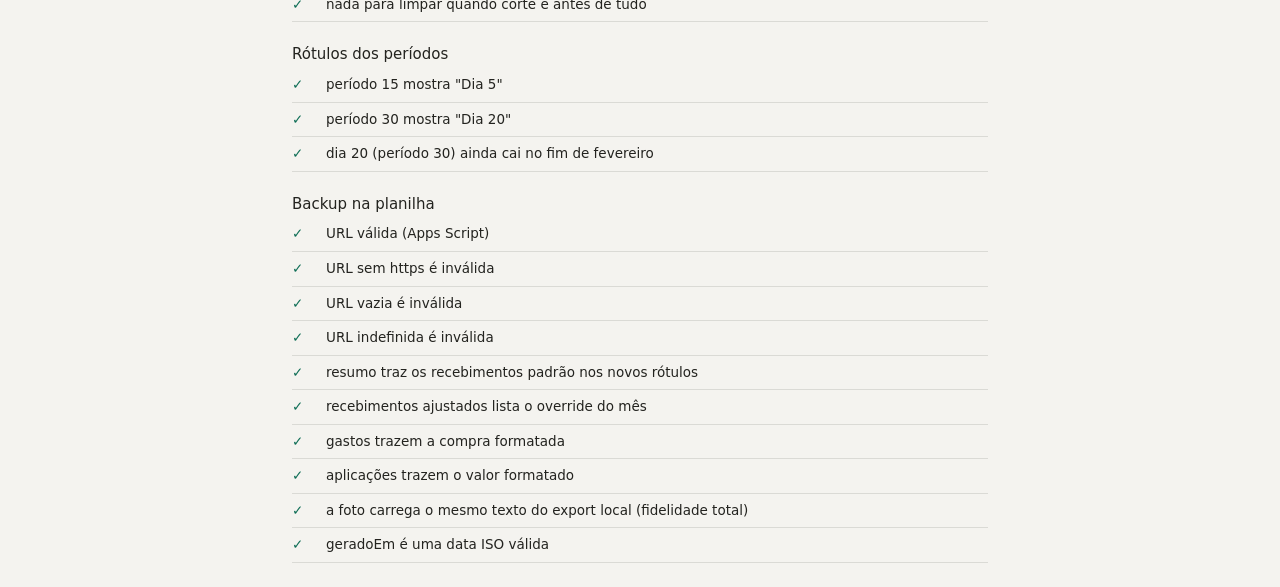
==== commit b4c2a4b3: "Adiciona backup automatico numa planilha do Google Sheets Cada envio sobrescreve as abas da planilha" ====
--- a/tests.html
+++ b/tests.html
@@ -25,10 +25,11 @@
 <script type="module">
 import { splitInstallments, parseValueInput, formatCents } from './js/money.js';
 import {
-  addMonths, monthDiff, periodDate, monthSummary, installmentsOf, entriesFor,
+  addMonths, monthDiff, periodDate, periodLabel, monthSummary, installmentsOf, entriesFor,
   appliedInMonth, appliedUpTo, purgeCutoff, purgePlan,
 } from './js/model.js';
 import { parseFala, wordsToNumber } from './js/voice.js';
+import { buildSnapshotPayload, isValidSheetsUrl } from './js/sheets.js';
 
 const out = document.getElementById('out');
 let pass = 0, fail = 0;
@@ -217,6 +218,46 @@
 check('nada para limpar quando corte é antes de tudo',
   purgePlan(stPurge, '2025-01').nothingToDo, true);
 
+// ---------- rótulos dos períodos
+
+group('Rótulos dos períodos');
+check('período 15 mostra "Dia 5"', periodLabel(15), 'Dia 5');
+check('período 30 mostra "Dia 20"', periodLabel(30), 'Dia 20');
+check('dia 20 (período 30) ainda cai no fim de fevereiro', periodDate('2027-02', 30), '2027-02-28');
+
+// ---------- backup automático na planilha (Google Sheets)
+
+group('Backup na planilha');
+check('URL válida (Apps Script)', isValidSheetsUrl('https://script.google.com/macros/s/AKfycb.../exec'), true);
+check('URL sem https é inválida', isValidSheetsUrl('http://script.google.com/x'), false);
+check('URL vazia é inválida', isValidSheetsUrl(''), false);
+check('URL indefinida é inválida', isValidSheetsUrl(undefined), false);
+
+const stSnap = {
+  config: { startMonth: '2026-08', keepMonths: 4, deductApplications: false },
+  income: { default: { p15: 200000, p30: 260000 }, overrides: { '2026-09': { p30: 300000 } } },
+  expenses: [
+    { id: 'e1', description: 'Sapato', date: '2026-08-27', month: '2026-08', period: 30, totalCents: 10000, installments: 3 },
+  ],
+  applications: [
+    { id: 'a1', description: 'CDB', date: '2026-08-10', month: '2026-08', cents: 50000 },
+  ],
+};
+const snap = buildSnapshotPayload(stSnap, '{"json":"completo"}');
+check('resumo traz os recebimentos padrão nos novos rótulos',
+  [snap.resumo['recebimento Dia 5 (padrão)'], snap.resumo['recebimento Dia 20 (padrão)']],
+  ['2.000,00', '2.600,00']);
+check('recebimentos ajustados lista o override do mês',
+  snap.recebimentosAjustados, [{ mes: 'Setembro 2026', 'Dia 5': '', 'Dia 20': '3.000,00' }]);
+check('gastos trazem a compra formatada',
+  snap.gastos, [{ data: '2026-08-27', descricao: 'Sapato', mes: 'Agosto 2026', periodo: 'Dia 20', valorTotal: '100,00', parcelas: 3 }]);
+check('aplicações trazem o valor formatado',
+  snap.aplicacoes, [{ data: '2026-08-10', descricao: 'CDB', mes: 'Agosto 2026', valor: '500,00' }]);
+check('a foto carrega o mesmo texto do export local (fidelidade total)',
+  snap.json, '{"json":"completo"}');
+check('geradoEm é uma data ISO válida',
+  typeof snap.geradoEm === 'string' && !Number.isNaN(Date.parse(snap.geradoEm)), true);
+
 // ---------- resultado
 
 const head = document.getElementById('head');
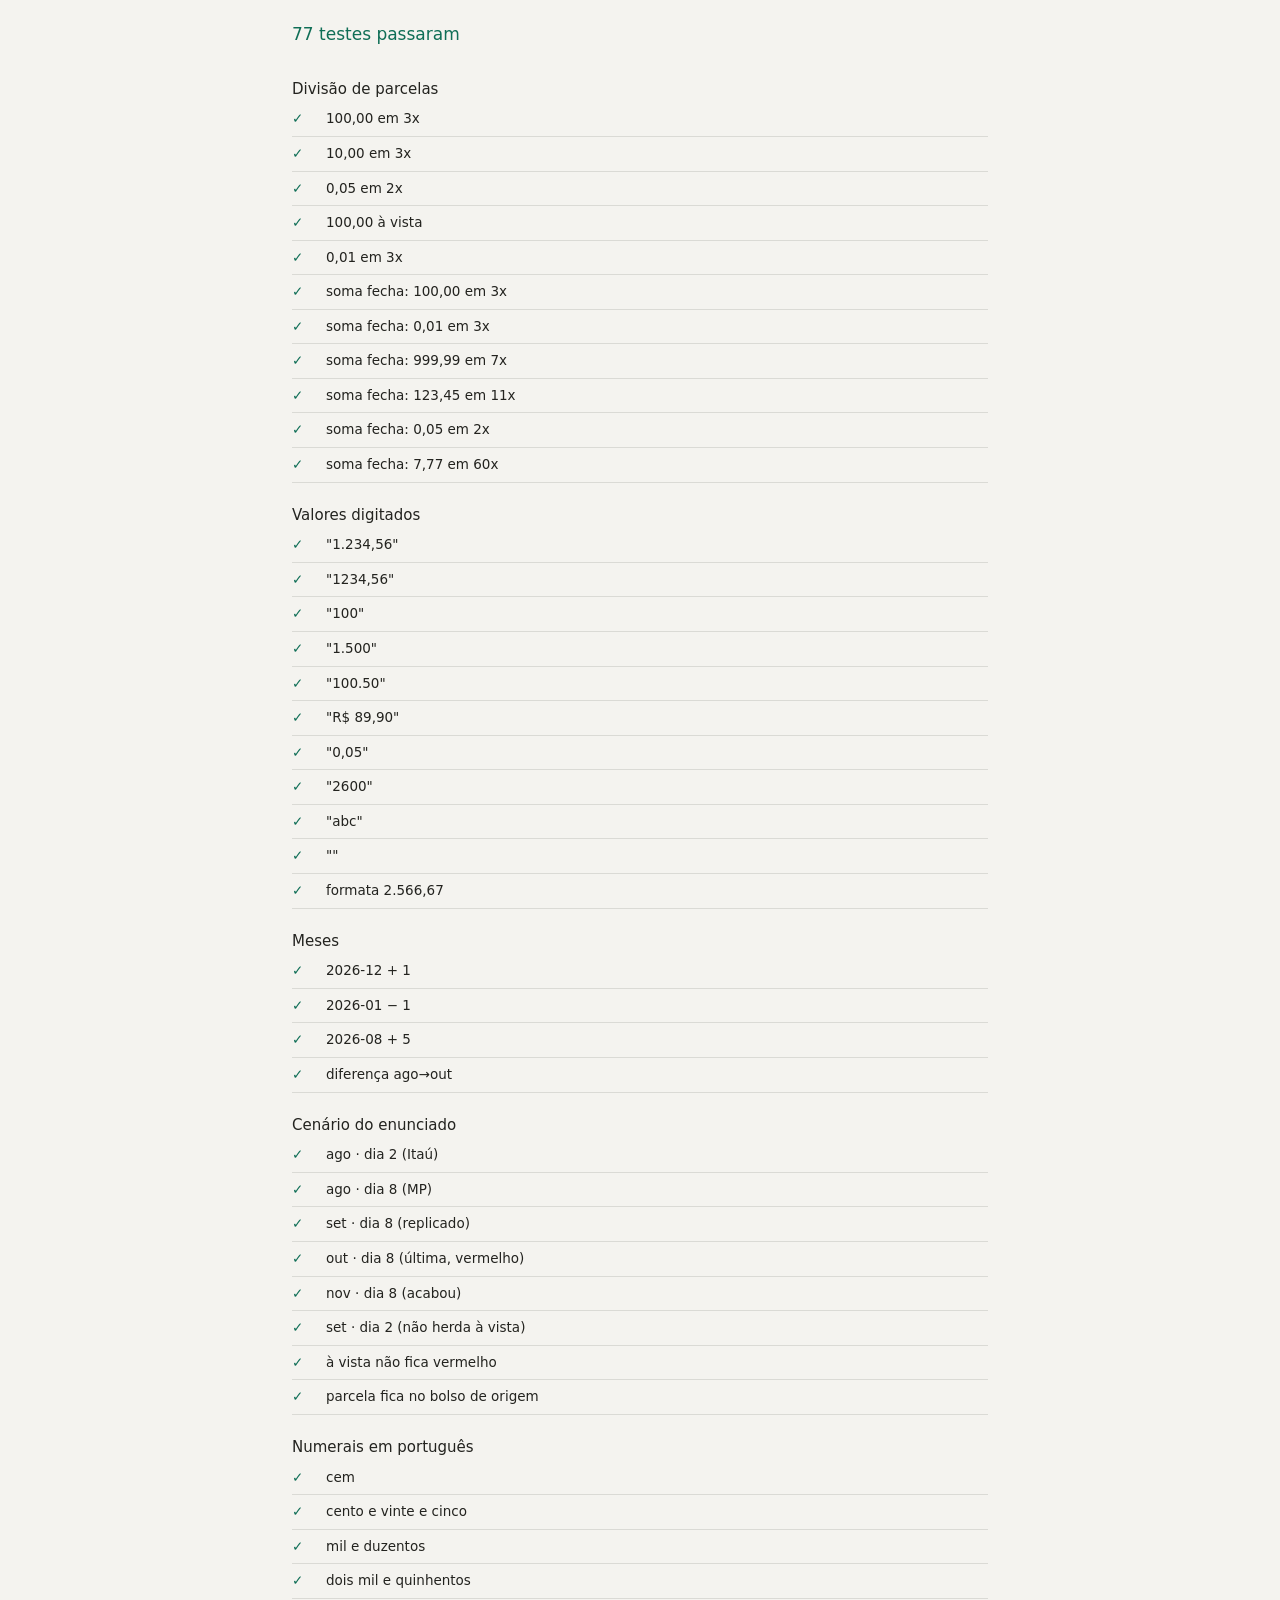
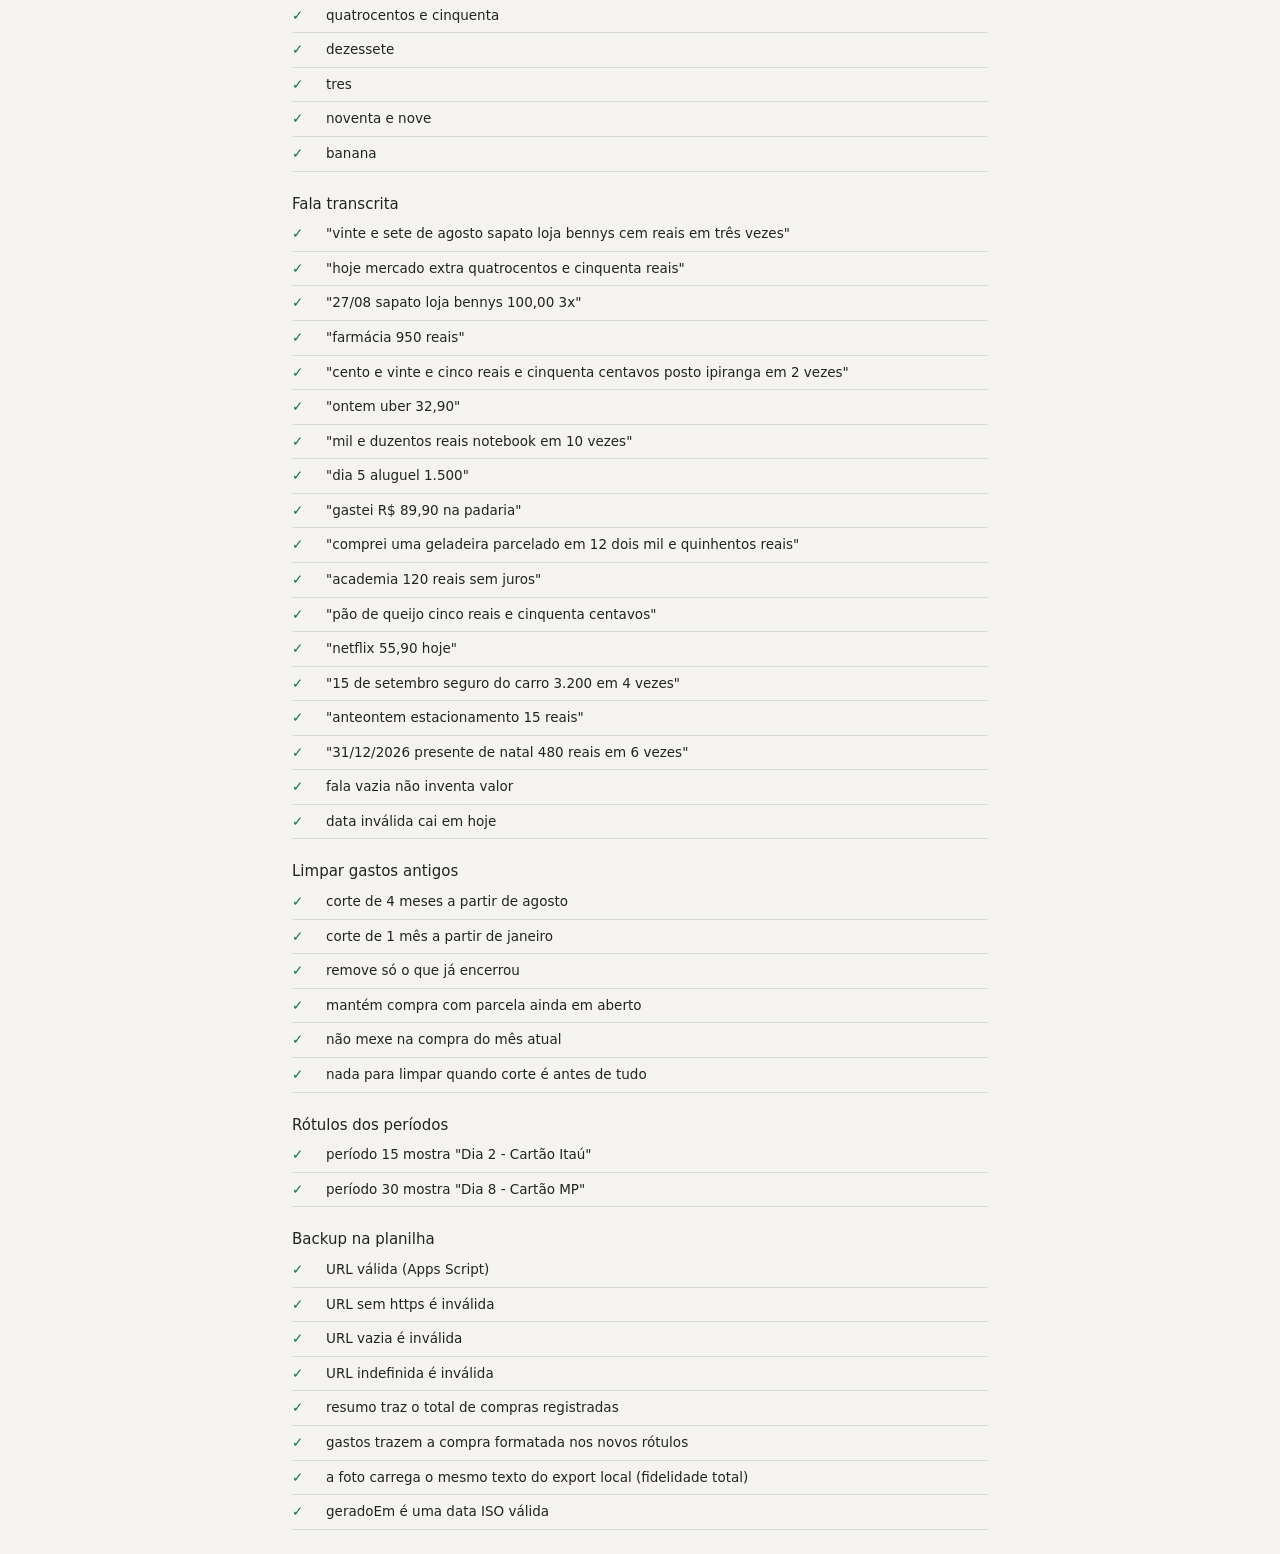
==== commit 839b04fe: "Simplifica para controle de gastos por cartao, sem saldo nem aplicacoes Rotulos dos bolsos viram "Di" ====
--- a/tests.html
+++ b/tests.html
@@ -25,8 +25,8 @@
 <script type="module">
 import { splitInstallments, parseValueInput, formatCents } from './js/money.js';
 import {
-  addMonths, monthDiff, periodDate, periodLabel, monthSummary, installmentsOf, entriesFor,
-  appliedInMonth, appliedUpTo, purgeCutoff, purgePlan,
+  addMonths, monthDiff, periodLabel, monthSummary, installmentsOf, entriesFor,
+  purgeCutoff, purgePlan,
 } from './js/model.js';
 import { parseFala, wordsToNumber } from './js/voice.js';
 import { buildSnapshotPayload, isValidSheetsUrl } from './js/sheets.js';
@@ -81,17 +81,12 @@
 check('2026-01 − 1', addMonths('2026-01', -1), '2025-12');
 check('2026-08 + 5', addMonths('2026-08', 5), '2027-01');
 check('diferença ago→out', monthDiff('2026-08', '2026-10'), 2);
-check('dia 30 em fevereiro', periodDate('2027-02', 30), '2027-02-28');
-check('dia 30 em fev. bissexto', periodDate('2028-02', 30), '2028-02-29');
-check('dia 15 em fevereiro', periodDate('2027-02', 15), '2027-02-15');
 
 // ---------- cenário do enunciado
 
 group('Cenário do enunciado');
 const st = {
-  version: 1,
   config: { startMonth: '2026-08' },
-  income: { default: { p15: 200000, p30: 260000 }, overrides: {} },
   expenses: [
     { id: 'e1', description: 'Sapato loja Bennys', date: '2026-08-27', month: '2026-08', period: 30, totalCents: 10000, installments: 3 },
     { id: 'e2', description: 'Mercado Extra', date: '2026-08-08', month: '2026-08', period: 15, totalCents: 45000, installments: 1 },
@@ -100,25 +95,20 @@
 const pocket = (m, p) => {
   const s = monthSummary(st, m).periods.find((x) => x.period === p);
   return {
-    receber: formatCents(s.income),
-    saldo: formatCents(s.balance),
+    gasto: formatCents(s.spent),
     linhas: s.entries.map((e) => `${e.isParceled ? `${e.index}/${e.of}` : '—'} ${formatCents(e.cents)}${e.isFinalWarning ? ' VERMELHO' : ''}`),
   };
 };
-check('ago · dia 15', pocket('2026-08', 15), { receber: '2.000,00', saldo: '1.550,00', linhas: ['— 450,00'] });
-check('ago · dia 30', pocket('2026-08', 30), { receber: '2.600,00', saldo: '2.566,67', linhas: ['1/3 33,33'] });
-check('set · dia 30 (replicado)', pocket('2026-09', 30), { receber: '2.600,00', saldo: '2.566,67', linhas: ['2/3 33,33'] });
-check('out · dia 30 (última, vermelho)', pocket('2026-10', 30), { receber: '2.600,00', saldo: '2.566,66', linhas: ['3/3 33,34 VERMELHO'] });
-check('nov · dia 30 (acabou)', pocket('2026-11', 30), { receber: '2.600,00', saldo: '2.600,00', linhas: [] });
-check('set · dia 15 (não herda à vista)', pocket('2026-09', 15), { receber: '2.000,00', saldo: '2.000,00', linhas: [] });
+check('ago · dia 2 (Itaú)', pocket('2026-08', 15), { gasto: '450,00', linhas: ['— 450,00'] });
+check('ago · dia 8 (MP)', pocket('2026-08', 30), { gasto: '33,33', linhas: ['1/3 33,33'] });
+check('set · dia 8 (replicado)', pocket('2026-09', 30), { gasto: '33,33', linhas: ['2/3 33,33'] });
+check('out · dia 8 (última, vermelho)', pocket('2026-10', 30), { gasto: '33,34', linhas: ['3/3 33,34 VERMELHO'] });
+check('nov · dia 8 (acabou)', pocket('2026-11', 30), { gasto: '0,00', linhas: [] });
+check('set · dia 2 (não herda à vista)', pocket('2026-09', 15), { gasto: '0,00', linhas: [] });
 check('à vista não fica vermelho',
   installmentsOf(st.expenses[1]).map((p) => p.isFinalWarning), [false]);
 check('parcela fica no bolso de origem',
   entriesFor(st, '2026-10', 15).length, 0);
-check('override vale só no mês', (() => {
-  const s2 = { ...st, income: { default: { p15: 200000, p30: 260000 }, overrides: { '2026-09': { p30: 300000 } } } };
-  return [monthSummary(s2, '2026-09').periods[1].income, monthSummary(s2, '2026-10').periods[1].income];
-})(), [300000, 260000]);
 
 // ---------- numerais escritos
 
@@ -162,68 +152,31 @@
   [null, 1, '']);
 check('data inválida cai em hoje', parseFala('40/13 mercado 50 reais', HOJE).date, HOJE);
 
-// ---------- aplicacoes (poupanca), apartadas dos gastos
-
-group('Aplicações (poupança)');
-const stApp = {
-  version: 2,
-  config: { startMonth: '2026-08', deductApplications: false },
-  income: { default: { p15: 200000, p30: 260000 }, overrides: {} },
-  expenses: [
-    { id: 'e1', description: 'Sapato', date: '2026-08-27', month: '2026-08', period: 30, totalCents: 10000, installments: 3 },
-  ],
-  applications: [
-    { id: 'a1', description: 'CDB', date: '2026-08-10', month: '2026-08', cents: 50000 },
-    { id: 'a2', description: 'Poupança', date: '2026-09-05', month: '2026-09', cents: 30000 },
-  ],
-};
-check('aplicação não soma no gasto do bolso',
-  entriesFor(stApp, '2026-08', 30).length, 1);
-check('aplicado no mês (ago)', appliedInMonth(stApp, '2026-08'), 50000);
-check('aplicado no mês (set)', appliedInMonth(stApp, '2026-09'), 30000);
-check('acumulado até set', appliedUpTo(stApp, '2026-09'), 80000);
-check('acumulado até jul (antes de existir)', appliedUpTo(stApp, '2026-07'), 0);
-check('saldo do mês NÃO desconta por padrão',
-  monthSummary(stApp, '2026-08').balance, monthSummary(stApp, '2026-08').balanceBeforeApplications);
-const stAppDeduct = { ...stApp, config: { ...stApp.config, deductApplications: true } };
-check('saldo desconta quando ligado',
-  monthSummary(stAppDeduct, '2026-08').balance,
-  monthSummary(stAppDeduct, '2026-08').balanceBeforeApplications - 50000);
-check('bolsos continuam iguais com a opção ligada',
-  JSON.stringify(monthSummary(stApp, '2026-08').periods),
-  JSON.stringify(monthSummary(stAppDeduct, '2026-08').periods));
-
 // ---------- limpeza de meses passados
 
 group('Limpar gastos antigos');
 check('corte de 4 meses a partir de agosto', purgeCutoff(4, '2026-08'), '2026-04');
 check('corte de 1 mês a partir de janeiro', purgeCutoff(1, '2026-01'), '2025-12');
 const stPurge = {
-  version: 2,
   config: { startMonth: '2026-01' },
-  income: { default: { p15: 0, p30: 0 }, overrides: { '2026-02': { p15: 150000 } } },
   expenses: [
     { id: 'e1', description: 'Compra velha encerrada', date: '2026-02-05', month: '2026-02', period: 15, totalCents: 9000, installments: 1 },
     { id: 'e2', description: 'Financiamento ainda rodando', date: '2026-03-10', month: '2026-03', period: 30, totalCents: 120000, installments: 12 },
     { id: 'e3', description: 'Compra atual', date: '2026-08-01', month: '2026-08', period: 15, totalCents: 5000, installments: 1 },
   ],
-  applications: [{ id: 'a1', description: 'CDB velho', date: '2026-02-15', month: '2026-02', cents: 20000 }],
 };
 const plan = purgePlan(stPurge, purgeCutoff(4, '2026-08'));
 check('remove só o que já encerrou', plan.expenses.map((e) => e.id), ['e1']);
 check('mantém compra com parcela ainda em aberto', plan.keepRunning.map((e) => e.id), ['e2']);
 check('não mexe na compra do mês atual', plan.expenses.some((e) => e.id === 'e3'), false);
-check('remove aplicação antiga junto', plan.applications.map((a) => a.id), ['a1']);
-check('remove override de valor a receber antigo', plan.overrides, ['2026-02']);
 check('nada para limpar quando corte é antes de tudo',
   purgePlan(stPurge, '2025-01').nothingToDo, true);
 
 // ---------- rótulos dos períodos
 
 group('Rótulos dos períodos');
-check('período 15 mostra "Dia 5"', periodLabel(15), 'Dia 5');
-check('período 30 mostra "Dia 20"', periodLabel(30), 'Dia 20');
-check('dia 20 (período 30) ainda cai no fim de fevereiro', periodDate('2027-02', 30), '2027-02-28');
+check('período 15 mostra "Dia 2 - Cartão Itaú"', periodLabel(15), 'Dia 2 - Cartão Itaú');
+check('período 30 mostra "Dia 8 - Cartão MP"', periodLabel(30), 'Dia 8 - Cartão MP');
 
 // ---------- backup automático na planilha (Google Sheets)
 
@@ -234,25 +187,17 @@
 check('URL indefinida é inválida', isValidSheetsUrl(undefined), false);
 
 const stSnap = {
-  config: { startMonth: '2026-08', keepMonths: 4, deductApplications: false },
-  income: { default: { p15: 200000, p30: 260000 }, overrides: { '2026-09': { p30: 300000 } } },
+  config: { startMonth: '2026-08', keepMonths: 4 },
   expenses: [
     { id: 'e1', description: 'Sapato', date: '2026-08-27', month: '2026-08', period: 30, totalCents: 10000, installments: 3 },
   ],
-  applications: [
-    { id: 'a1', description: 'CDB', date: '2026-08-10', month: '2026-08', cents: 50000 },
-  ],
 };
 const snap = buildSnapshotPayload(stSnap, '{"json":"completo"}');
-check('resumo traz os recebimentos padrão nos novos rótulos',
-  [snap.resumo['recebimento Dia 5 (padrão)'], snap.resumo['recebimento Dia 20 (padrão)']],
-  ['2.000,00', '2.600,00']);
-check('recebimentos ajustados lista o override do mês',
-  snap.recebimentosAjustados, [{ mes: 'Setembro 2026', 'Dia 5': '', 'Dia 20': '3.000,00' }]);
-check('gastos trazem a compra formatada',
-  snap.gastos, [{ data: '2026-08-27', descricao: 'Sapato', mes: 'Agosto 2026', periodo: 'Dia 20', valorTotal: '100,00', parcelas: 3 }]);
-check('aplicações trazem o valor formatado',
-  snap.aplicacoes, [{ data: '2026-08-10', descricao: 'CDB', mes: 'Agosto 2026', valor: '500,00' }]);
+check('resumo traz o total de compras registradas',
+  [snap.resumo.mesInicialDoApp, snap.resumo.manterUltimosMeses, snap.resumo.totalDeComprasRegistradas],
+  ['Agosto 2026', 4, 1]);
+check('gastos trazem a compra formatada nos novos rótulos',
+  snap.gastos, [{ data: '2026-08-27', descricao: 'Sapato', mes: 'Agosto 2026', periodo: 'Dia 8 - Cartão MP', valorTotal: '100,00', parcelas: 3 }]);
 check('a foto carrega o mesmo texto do export local (fidelidade total)',
   snap.json, '{"json":"completo"}');
 check('geradoEm é uma data ISO válida',
--- a/styles.css
+++ b/styles.css
@@ -86,17 +86,7 @@
 
 main { padding: 12px 12px calc(24px + var(--safe-b)); max-width: 560px; margin: 0 auto; }
 
-.summary { display: grid; grid-template-columns: 1fr 1fr; gap: 8px; margin-bottom: 12px; }
-
-.metric { background: var(--surface-alt); border-radius: var(--radius); padding: 10px 12px; }
-.metric span { display: block; font-size: 12px; color: var(--text-soft); }
-.metric strong { display: block; margin-top: 2px; font-size: 19px; font-weight: 500; font-variant-numeric: tabular-nums; }
-.metric--good { background: var(--accent-bg); }
-.metric--good span, .metric--good strong { color: var(--accent); }
-.metric--bad { background: var(--danger-bg); }
-.metric--bad span, .metric--bad strong { color: var(--danger); }
-
-/* ---------- bolso (agrupamento do dia 15 / dia 30) */
+/* ---------- bolso (agrupamento por cartao/fatura) */
 
 .pocket {
   background: var(--surface);
@@ -115,25 +105,6 @@
 }
 
 .pocket-head h2 { margin: 0; font-size: 16px; font-weight: 500; }
-
-.income-btn {
-  display: flex;
-  align-items: center;
-  gap: 6px;
-  min-height: 34px;
-  padding: 4px 10px;
-  border: 1px solid var(--line-strong);
-  border-radius: var(--radius);
-  background: transparent;
-  color: var(--text);
-  font: inherit;
-  font-size: 14px;
-  font-variant-numeric: tabular-nums;
-  cursor: pointer;
-}
-.income-btn:active { background: var(--surface-alt); }
-.income-btn .icon { color: var(--text-faint); }
-.income-btn.is-empty { color: var(--accent); border-color: var(--accent); }
 
 .pocket-bar {
   display: flex;
@@ -184,17 +155,6 @@
 .pocket-empty { padding: 12px; border-top: 1px solid var(--line); font-size: 13px; color: var(--text-faint); }
 
 .pocket-actions { display: flex; gap: 8px; padding: 10px 12px; border-top: 1px solid var(--line); }
-
-/* ---------- cartao de aplicacoes (poupanca), apartado dos bolsos */
-
-.pocket--apps .pocket-head h2 {
-  display: flex;
-  align-items: center;
-  gap: 6px;
-  font-size: 15px;
-}
-.pocket--apps .pocket-head h2 .icon { color: var(--text-soft); }
-.pocket-total { font-size: 12px; color: var(--text-soft); font-variant-numeric: tabular-nums; }
 
 /* ---------- botoes */
 
@@ -281,7 +241,7 @@
   font-size: 16px;
 }
 textarea { min-height: 76px; resize: vertical; line-height: 1.4; }
-input:focus-visible, textarea:focus-visible, .btn:focus-visible, .entry:focus-visible, .icon-btn:focus-visible, .income-btn:focus-visible {
+input:focus-visible, textarea:focus-visible, .btn:focus-visible, .entry:focus-visible, .icon-btn:focus-visible {
   outline: 2px solid var(--accent);
   outline-offset: 1px;
 }
